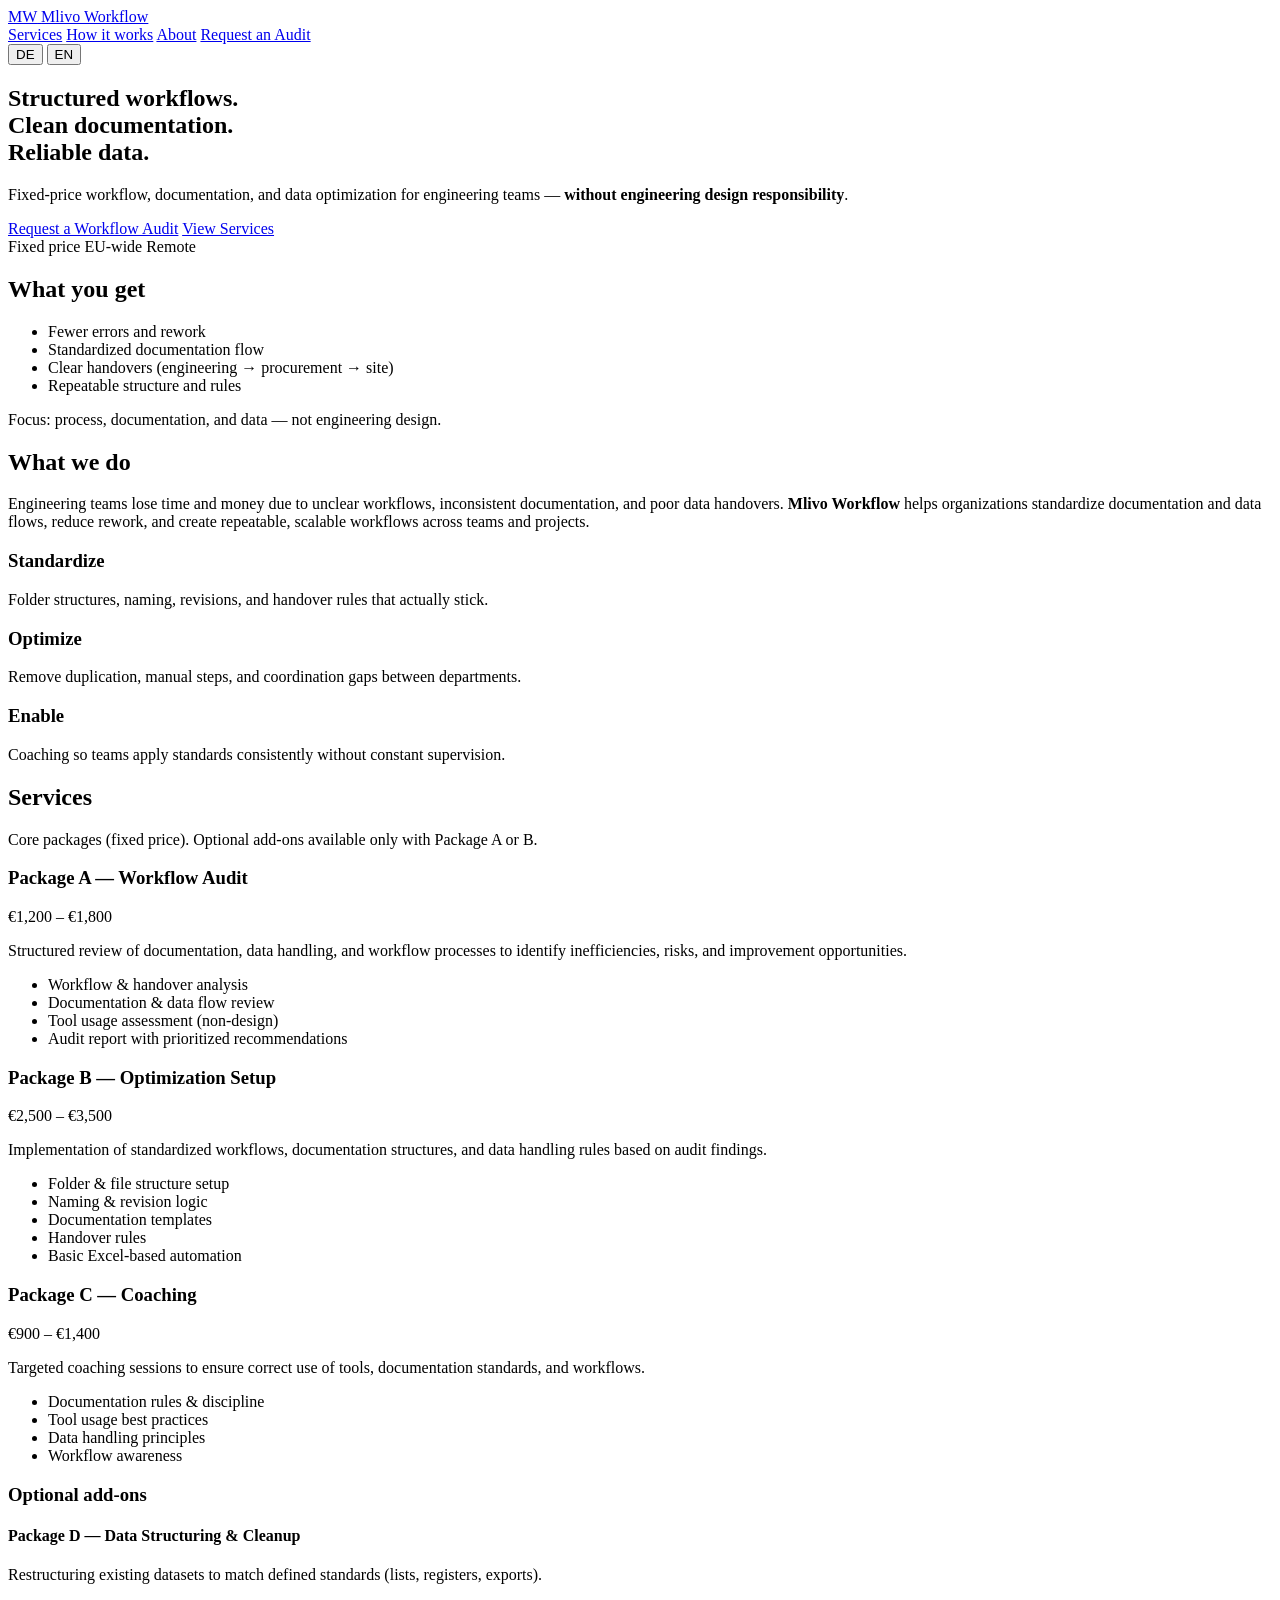
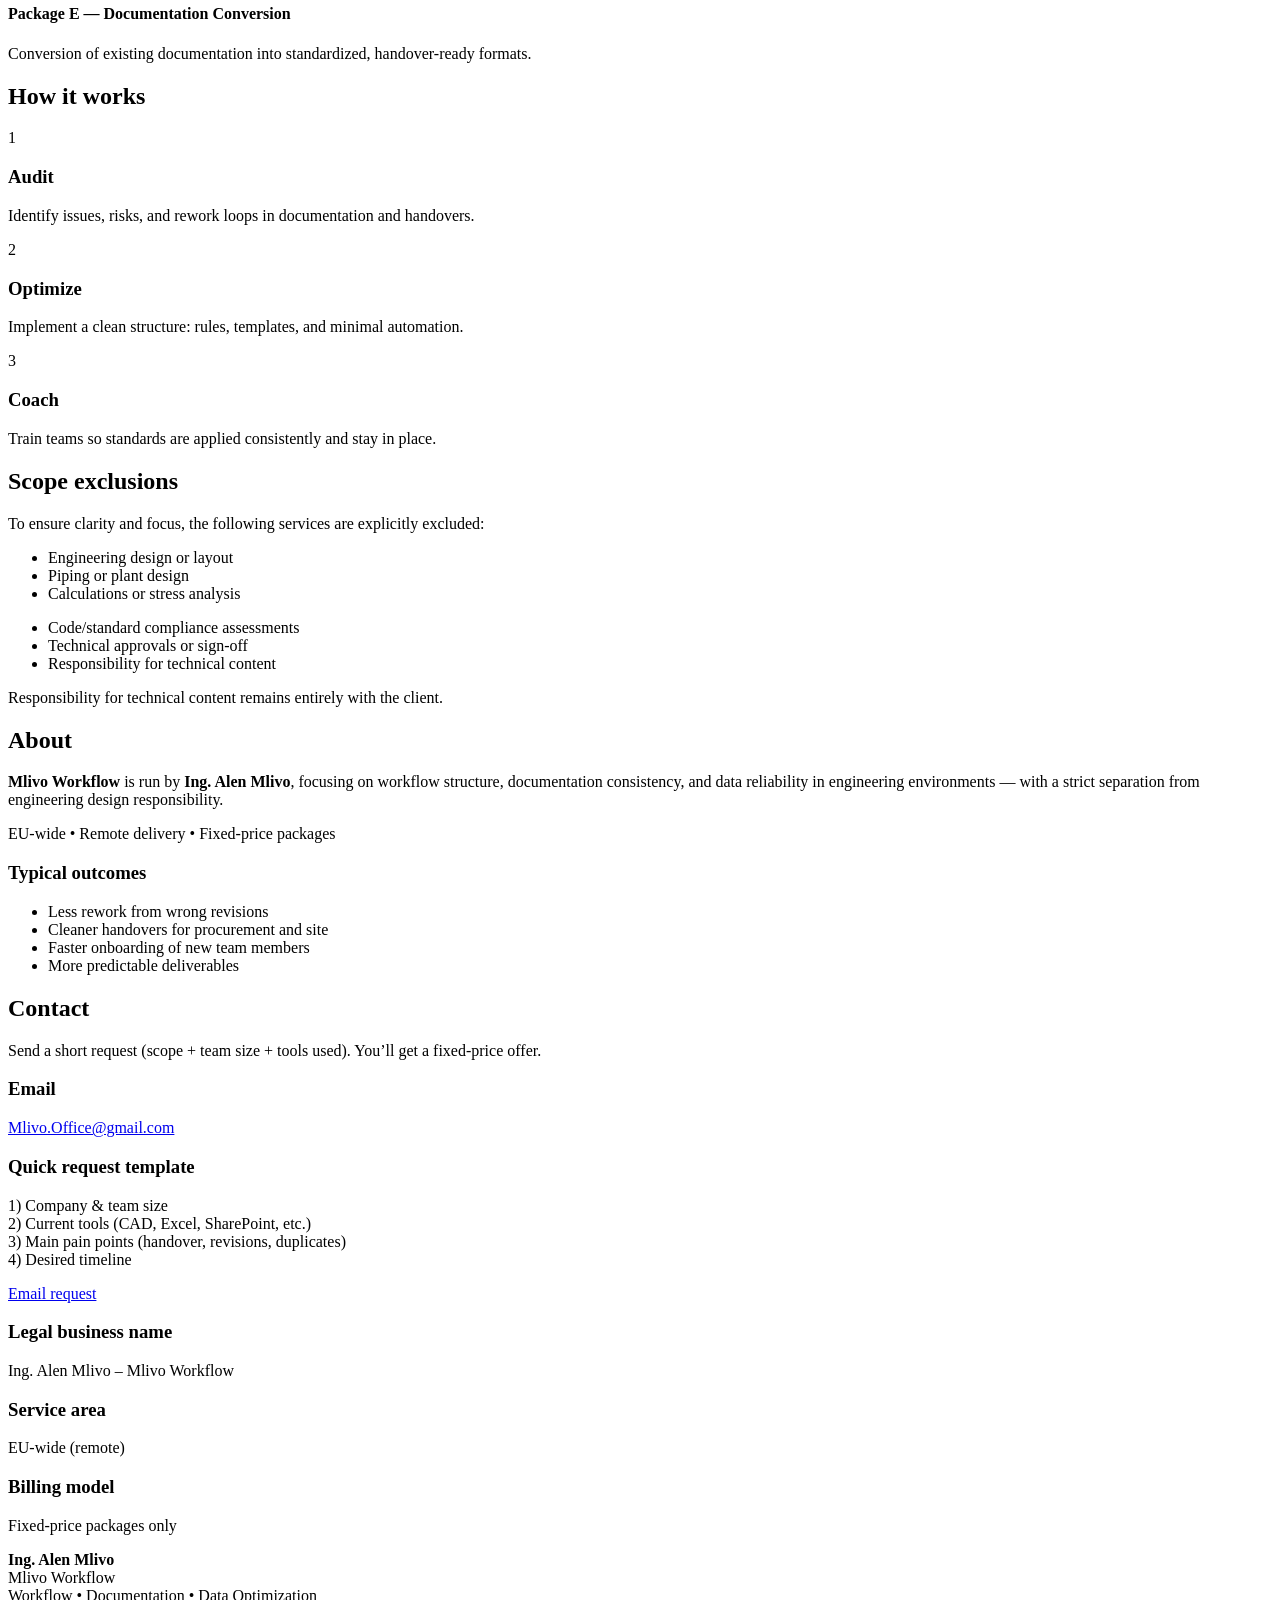
==== index.html @ a138663a "Add index.html (correct extension)" ====
<!doctype html>
<html lang="en">
<head>
  <meta charset="utf-8" />
  <meta name="viewport" content="width=device-width,initial-scale=1" />
  <title>Mlivo Workflow | Fixed-price workflow, documentation & data optimization</title>
  <meta name="description" content="Mlivo Workflow provides fixed-price workflow, documentation, and data optimization for engineering teams across the EU — without engineering design responsibility." />
  <meta name="robots" content="index,follow" />
  <link rel="stylesheet" href="styles.css" />

  <!-- Social preview -->
  <meta property="og:title" content="Mlivo Workflow" />
  <meta property="og:description" content="Fixed-price workflow, documentation, and data optimization for engineering teams — without engineering design responsibility." />
  <meta property="og:type" content="website" />
</head>

<body>
  <header class="header">
    <div class="container header-inner">
      <a class="brand" href="#top" aria-label="Mlivo Workflow home">
        <span class="brand-mark">MW</span>
        <span class="brand-name">Mlivo Workflow</span>
      </a>

      <div class="header-right">
        <nav class="nav" aria-label="Primary">
          <a href="#services" data-i18n="nav_services">Services</a>
          <a href="#how" data-i18n="nav_how">How it works</a>
          <a href="#about" data-i18n="nav_about">About</a>
          <a class="btn btn-small" href="#contact" data-i18n="nav_cta">Request an Audit</a>
        </nav>

        <div class="lang-switch" role="group" aria-label="Language switch">
          <button class="lang-btn" type="button" data-lang="de" aria-pressed="false">DE</button>
          <button class="lang-btn" type="button" data-lang="en" aria-pressed="true">EN</button>
        </div>
      </div>
    </div>
  </header>

  <main id="top">
    <!-- HERO -->
    <section class="hero">
      <div class="container hero-grid">
        <div>
          <h1 data-i18n="hero_h1">Structured workflows.<br/>Clean documentation.<br/>Reliable data.</h1>

          <p class="lead" data-i18n="hero_lead">
            Fixed-price workflow, documentation, and data optimization for engineering teams —
            <strong>without engineering design responsibility</strong>.
          </p>

          <div class="cta">
            <a class="btn" href="#contact" data-i18n="hero_btn_primary">Request a Workflow Audit</a>
            <a class="btn btn-ghost" href="#services" data-i18n="hero_btn_secondary">View Services</a>
          </div>

          <div class="badges" aria-label="Key attributes">
            <span class="badge" data-i18n="badge_fixed">Fixed price</span>
            <span class="badge" data-i18n="badge_eu">EU-wide</span>
            <span class="badge" data-i18n="badge_remote">Remote</span>
          </div>
        </div>

        <div class="hero-card card" role="note" aria-label="Quick summary">
          <h2 data-i18n="hero_card_title">What you get</h2>
          <ul class="tick">
            <li data-i18n="hero_card_li1">Fewer errors and rework</li>
            <li data-i18n="hero_card_li2">Standardized documentation flow</li>
            <li data-i18n="hero_card_li3">Clear handovers (engineering → procurement → site)</li>
            <li data-i18n="hero_card_li4">Repeatable structure and rules</li>
          </ul>
          <p class="small muted" data-i18n="hero_card_note">
            Focus: process, documentation, and data — not engineering design.
          </p>
        </div>
      </div>
    </section>

    <!-- WHAT WE DO -->
    <section class="section">
      <div class="container">
        <h2 data-i18n="what_title">What we do</h2>
        <p data-i18n="what_text">
          Engineering teams lose time and money due to unclear workflows, inconsistent documentation, and poor data handovers.
          <strong>Mlivo Workflow</strong> helps organizations standardize documentation and data flows, reduce rework, and create
          repeatable, scalable workflows across teams and projects.
        </p>

        <div class="grid-3">
          <div class="card">
            <h3 data-i18n="what_c1_t">Standardize</h3>
            <p data-i18n="what_c1_p">Folder structures, naming, revisions, and handover rules that actually stick.</p>
          </div>
          <div class="card">
            <h3 data-i18n="what_c2_t">Optimize</h3>
            <p data-i18n="what_c2_p">Remove duplication, manual steps, and coordination gaps between departments.</p>
          </div>
          <div class="card">
            <h3 data-i18n="what_c3_t">Enable</h3>
            <p data-i18n="what_c3_p">Coaching so teams apply standards consistently without constant supervision.</p>
          </div>
        </div>
      </div>
    </section>

    <!-- SERVICES -->
    <section id="services" class="section section-alt">
      <div class="container">
        <h2 data-i18n="services_title">Services</h2>
        <p class="muted" data-i18n="services_sub">
          Core packages (fixed price). Optional add-ons available only with Package A or B.
        </p>

        <div class="grid-3">
          <article class="card service">
            <div class="service-top">
              <h3 data-i18n="svc_a_title">Package A — Workflow Audit</h3>
              <p class="price" data-i18n="svc_a_price">€1,200 – €1,800</p>
            </div>
            <p data-i18n="svc_a_desc">
              Structured review of documentation, data handling, and workflow processes to identify inefficiencies, risks,
              and improvement opportunities.
            </p>
            <ul class="tick">
              <li data-i18n="svc_a_li1">Workflow & handover analysis</li>
              <li data-i18n="svc_a_li2">Documentation & data flow review</li>
              <li data-i18n="svc_a_li3">Tool usage assessment (non-design)</li>
              <li data-i18n="svc_a_li4">Audit report with prioritized recommendations</li>
            </ul>
          </article>

          <article class="card service">
            <div class="service-top">
              <h3 data-i18n="svc_b_title">Package B — Optimization Setup</h3>
              <p class="price" data-i18n="svc_b_price">€2,500 – €3,500</p>
            </div>
            <p data-i18n="svc_b_desc">
              Implementation of standardized workflows, documentation structures, and data handling rules based on audit findings.
            </p>
            <ul class="tick">
              <li data-i18n="svc_b_li1">Folder & file structure setup</li>
              <li data-i18n="svc_b_li2">Naming & revision logic</li>
              <li data-i18n="svc_b_li3">Documentation templates</li>
              <li data-i18n="svc_b_li4">Handover rules</li>
              <li data-i18n="svc_b_li5">Basic Excel-based automation</li>
            </ul>
          </article>

          <article class="card service">
            <div class="service-top">
              <h3 data-i18n="svc_c_title">Package C — Coaching</h3>
              <p class="price" data-i18n="svc_c_price">€900 – €1,400</p>
            </div>
            <p data-i18n="svc_c_desc">
              Targeted coaching sessions to ensure correct use of tools, documentation standards, and workflows.
            </p>
            <ul class="tick">
              <li data-i18n="svc_c_li1">Documentation rules & discipline</li>
              <li data-i18n="svc_c_li2">Tool usage best practices</li>
              <li data-i18n="svc_c_li3">Data handling principles</li>
              <li data-i18n="svc_c_li4">Workflow awareness</li>
            </ul>
          </article>
        </div>

        <div class="addons">
          <h3 data-i18n="addons_title">Optional add-ons</h3>
          <div class="grid-2">
            <div class="card">
              <h4 data-i18n="add_d_title">Package D — Data Structuring & Cleanup</h4>
              <p data-i18n="add_d_desc">Restructuring existing datasets to match defined standards (lists, registers, exports).</p>
            </div>
            <div class="card">
              <h4 data-i18n="add_e_title">Package E — Documentation Conversion</h4>
              <p data-i18n="add_e_desc">Conversion of existing documentation into standardized, handover-ready formats.</p>
            </div>
          </div>
        </div>
      </div>
    </section>

    <!-- HOW IT WORKS -->
    <section id="how" class="section">
      <div class="container">
        <h2 data-i18n="how_title">How it works</h2>
        <div class="steps">
          <div class="step">
            <div class="step-num">1</div>
            <div>
              <h3 data-i18n="how_1_t">Audit</h3>
              <p data-i18n="how_1_p">Identify issues, risks, and rework loops in documentation and handovers.</p>
            </div>
          </div>
          <div class="step">
            <div class="step-num">2</div>
            <div>
              <h3 data-i18n="how_2_t">Optimize</h3>
              <p data-i18n="how_2_p">Implement a clean structure: rules, templates, and minimal automation.</p>
            </div>
          </div>
          <div class="step">
            <div class="step-num">3</div>
            <div>
              <h3 data-i18n="how_3_t">Coach</h3>
              <p data-i18n="how_3_p">Train teams so standards are applied consistently and stay in place.</p>
            </div>
          </div>
        </div>
      </div>
    </section>

    <!-- EXCLUSIONS -->
    <section class="section section-alt">
      <div class="container">
        <h2 data-i18n="excl_title">Scope exclusions</h2>
        <p class="muted" data-i18n="excl_sub">To ensure clarity and focus, the following services are explicitly excluded:</p>
        <div class="grid-2">
          <div class="card">
            <ul class="cross">
              <li data-i18n="excl_li1">Engineering design or layout</li>
              <li data-i18n="excl_li2">Piping or plant design</li>
              <li data-i18n="excl_li3">Calculations or stress analysis</li>
            </ul>
          </div>
          <div class="card">
            <ul class="cross">
              <li data-i18n="excl_li4">Code/standard compliance assessments</li>
              <li data-i18n="excl_li5">Technical approvals or sign-off</li>
              <li data-i18n="excl_li6">Responsibility for technical content</li>
            </ul>
          </div>
        </div>
        <p class="small muted" data-i18n="excl_note">Responsibility for technical content remains entirely with the client.</p>
      </div>
    </section>

    <!-- ABOUT -->
    <section id="about" class="section">
      <div class="container">
        <h2 data-i18n="about_title">About</h2>
        <div class="grid-2">
          <div>
            <p data-i18n="about_text">
              <strong>Mlivo Workflow</strong> is run by <strong>Ing. Alen Mlivo</strong>, focusing on workflow structure,
              documentation consistency, and data reliability in engineering environments — with a strict separation from
              engineering design responsibility.
            </p>
            <p class="muted small" data-i18n="about_meta">EU-wide • Remote delivery • Fixed-price packages</p>
          </div>
          <div class="card">
            <h3 data-i18n="about_card_t">Typical outcomes</h3>
            <ul class="tick">
              <li data-i18n="about_li1">Less rework from wrong revisions</li>
              <li data-i18n="about_li2">Cleaner handovers for procurement and site</li>
              <li data-i18n="about_li3">Faster onboarding of new team members</li>
              <li data-i18n="about_li4">More predictable deliverables</li>
            </ul>
          </div>
        </div>
      </div>
    </section>

    <!-- CONTACT -->
    <section id="contact" class="section section-alt">
      <div class="container">
        <h2 data-i18n="contact_title">Contact</h2>
        <p class="muted" data-i18n="contact_sub">
          Send a short request (scope + team size + tools used). You’ll get a fixed-price offer.
        </p>

        <div class="grid-2">
          <div class="card">
            <h3 data-i18n="contact_email_t">Email</h3>
            <p>
              <a class="link" id="emailLink" href="mailto:Mlivo.Office@gmail.com?subject=Request%20-%20Mlivo%20Workflow%20Audit">
                Mlivo.Office@gmail.com
              </a>
            </p>

            <h3 data-i18n="contact_tpl_t">Quick request template</h3>
            <p class="small muted" data-i18n="contact_tpl">
              1) Company & team size<br/>
              2) Current tools (CAD, Excel, SharePoint, etc.)<br/>
              3) Main pain points (handover, revisions, duplicates)<br/>
              4) Desired timeline
            </p>

            <a class="btn" id="emailBtn"
               href="mailto:Mlivo.Office@gmail.com?subject=Request%20-%20Mlivo%20Workflow&body=Company:%0ATeam%20size:%0ATools:%0APain%20points:%0ATimeline:%0A"
               data-i18n="contact_btn">
              Email request
            </a>
          </div>

          <div class="card">
            <h3 data-i18n="legal_title">Legal business name</h3>
            <p class="muted">Ing. Alen Mlivo – Mlivo Workflow</p>

            <h3 data-i18n="area_title">Service area</h3>
            <p class="muted" data-i18n="area_text">EU-wide (remote)</p>

            <h3 data-i18n="billing_title">Billing model</h3>
            <p class="muted" data-i18n="billing_text">Fixed-price packages only</p>
          </div>
        </div>
      </div>
    </section>
  </main>

  <footer class="footer">
    <div class="container footer-inner">
      <div>
        <strong>Ing. Alen Mlivo</strong><br/>
        Mlivo Workflow
      </div>
      <div class="muted small" data-i18n="footer_text">
        Workflow • Documentation • Data Optimization<br/>
        EU-wide | Fixed-price packages
      </div>
    </div>
  </footer>

  <script src="script.js"></script>
</body>
</html>
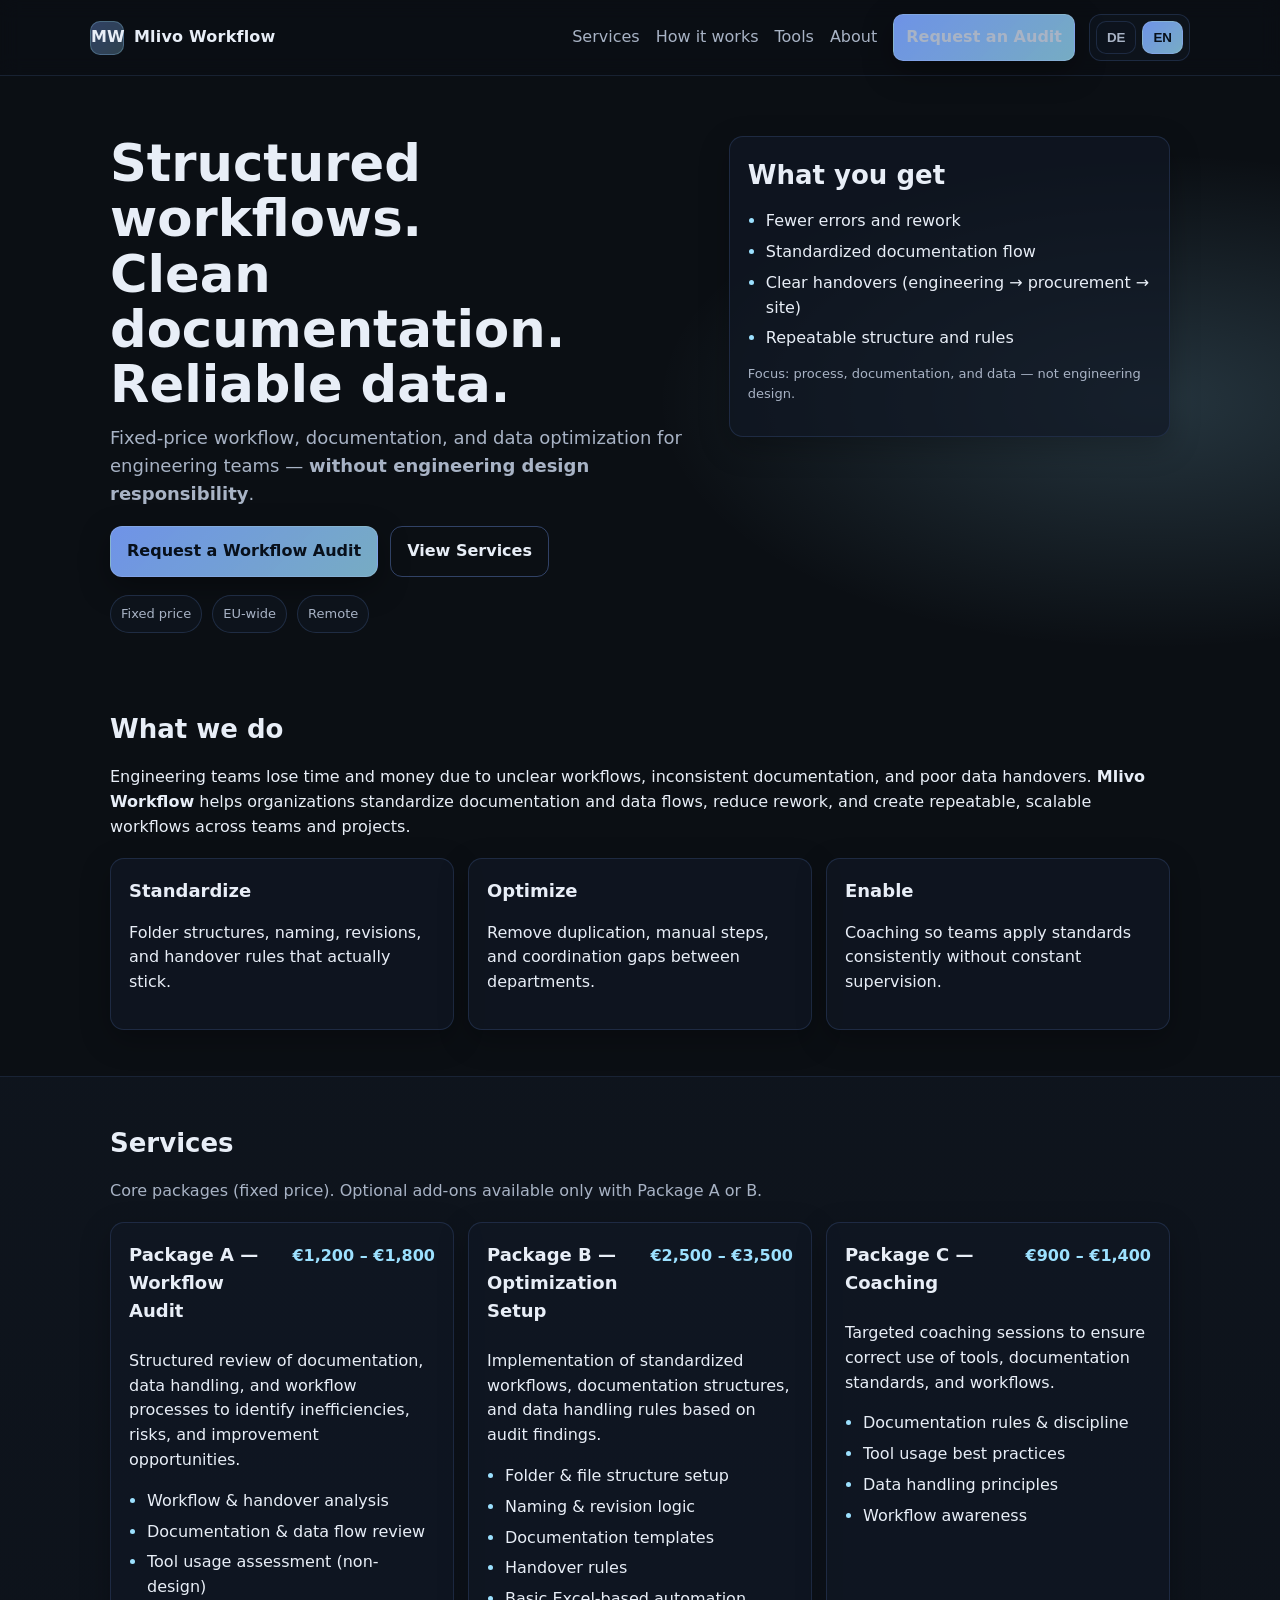
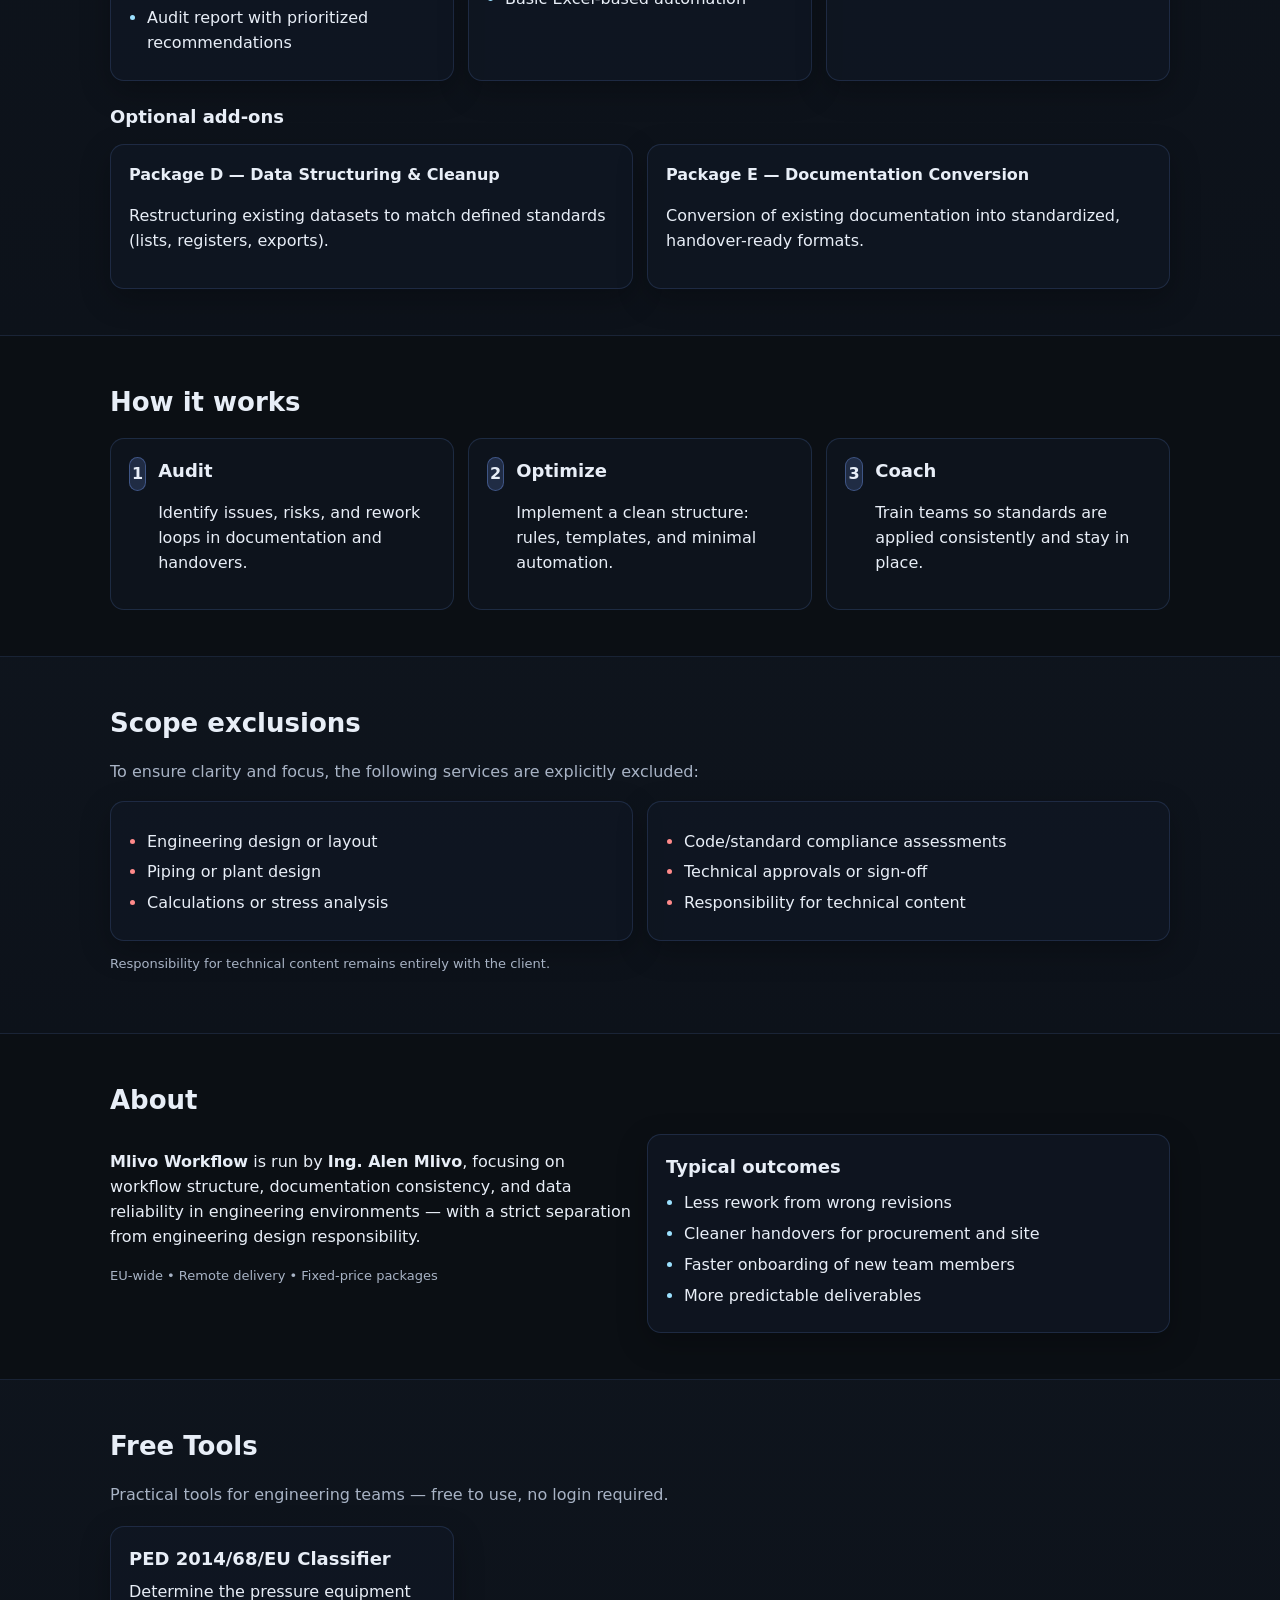
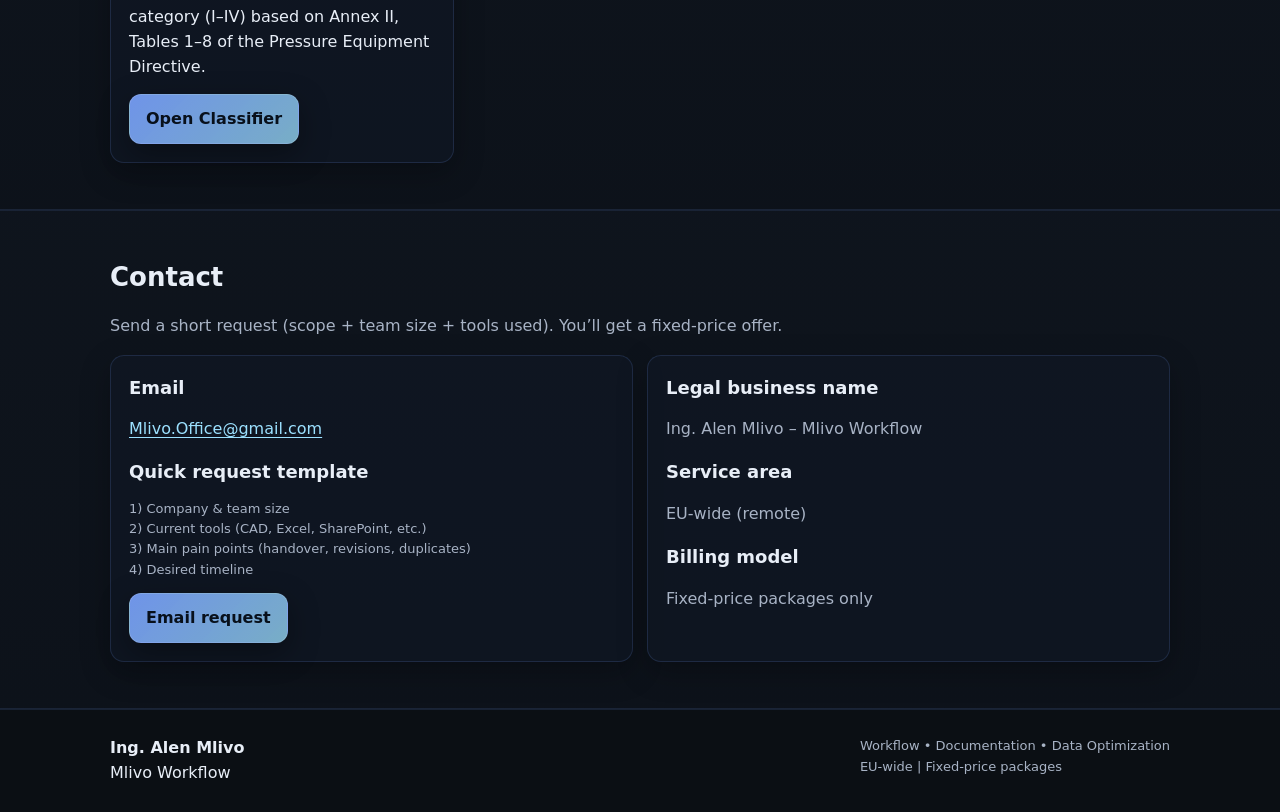
==== commit 9f7c3891: "Add Tools section + nav link to PED classifier" ====
--- a/index.html
+++ b/index.html
@@ -26,6 +26,7 @@
         <nav class="nav" aria-label="Primary">
           <a href="#services" data-i18n="nav_services">Services</a>
           <a href="#how" data-i18n="nav_how">How it works</a>
+          <a href="#tools" data-i18n="nav_tools">Tools</a>
           <a href="#about" data-i18n="nav_about">About</a>
           <a class="btn btn-small" href="#contact" data-i18n="nav_cta">Request an Audit</a>
         </nav>
@@ -261,6 +262,21 @@
       </div>
     </section>
 
+    <!-- TOOLS -->
+    <section id="tools" class="section section-alt">
+      <div class="container">
+        <h2 data-i18n="tools_title">Free Tools</h2>
+        <p class="muted" data-i18n="tools_sub">Practical tools for engineering teams — free to use, no login required.</p>
+        <div class="grid-3" style="margin-top:18px">
+          <article class="card">
+            <h3 data-i18n="tools_ped_title">PED 2014/68/EU Classifier</h3>
+            <p style="margin:8px 0 14px" data-i18n="tools_ped_desc">Determine the pressure equipment category (I–IV) based on Annex II, Tables 1–8 of the Pressure Equipment Directive.</p>
+            <a class="btn" href="ped-classifier.html" data-i18n="tools_ped_btn">Open Classifier</a>
+          </article>
+        </div>
+      </div>
+    </section>
+
     <!-- CONTACT -->
     <section id="contact" class="section section-alt">
       <div class="container">
--- a/styles.css
+++ b/styles.css
@@ -0,0 +1,235 @@
+:root{
+  --bg:#0b0f14;
+  --panel:#111824;
+  --panel2:#0e141f;
+  --text:#e8eef7;
+  --muted:#a8b3c5;
+  --line:#223049;
+  --accent:#7aa2ff;
+  --accent2:#9ce1ff;
+  --shadow: 0 10px 30px rgba(0,0,0,.35);
+  --radius: 14px;
+}
+
+*{box-sizing:border-box}
+html,body{margin:0;padding:0}
+body{
+  font-family: ui-sans-serif, system-ui, -apple-system, Segoe UI, Roboto, Helvetica, Arial, "Apple Color Emoji","Segoe UI Emoji";
+  background: radial-gradient(1200px 500px at 20% -10%, rgba(122,162,255,.20), transparent 60%),
+              radial-gradient(900px 450px at 90% 10%, rgba(156,225,255,.18), transparent 55%),
+              var(--bg);
+  color:var(--text);
+  line-height:1.55;
+}
+
+a{color:inherit;text-decoration:none}
+a.link{color:var(--accent2);text-decoration:underline;text-decoration-thickness:1px;text-underline-offset:3px}
+
+.container{max-width:1100px;margin:0 auto;padding:0 20px}
+
+.header{
+  position: sticky;
+  top:0;
+  z-index:50;
+  backdrop-filter: blur(10px);
+  background: rgba(11,15,20,.65);
+  border-bottom: 1px solid rgba(34,48,73,.6);
+}
+.header-inner{
+  display:flex;
+  align-items:center;
+  justify-content:space-between;
+  padding: 14px 0;
+  gap:16px;
+}
+.header-right{
+  display:flex;
+  align-items:center;
+  gap:14px;
+}
+.brand{display:flex;align-items:center;gap:10px}
+.brand-mark{
+  width:34px;height:34px;border-radius:10px;
+  display:grid;place-items:center;
+  background: linear-gradient(135deg, rgba(122,162,255,.35), rgba(156,225,255,.25));
+  border:1px solid rgba(156,225,255,.25);
+  font-weight:700;
+}
+.brand-name{font-weight:700;letter-spacing:.2px}
+
+.nav{display:flex;align-items:center;gap:16px;flex-wrap:wrap}
+.nav a{color:var(--muted)}
+.nav a:hover{color:var(--text)}
+
+.lang-switch{
+  display:flex;
+  gap:6px;
+  padding: 6px;
+  border-radius: 12px;
+  border: 1px solid rgba(34,48,73,.85);
+  background: rgba(17,24,36,.55);
+}
+.lang-btn{
+  appearance:none;
+  border: 1px solid rgba(34,48,73,.85);
+  background: rgba(14,20,31,.75);
+  color: var(--muted);
+  padding: 8px 10px;
+  border-radius: 10px;
+  font-weight: 800;
+  cursor:pointer;
+}
+.lang-btn[aria-pressed="true"]{
+  color: #08101b;
+  border-color: rgba(255,255,255,.12);
+  background: linear-gradient(135deg, rgba(122,162,255,.9), rgba(156,225,255,.75));
+}
+.lang-btn:hover{filter:brightness(1.05)}
+
+.btn{
+  display:inline-block;
+  padding: 12px 16px;
+  border-radius: 12px;
+  background: linear-gradient(135deg, rgba(122,162,255,.9), rgba(156,225,255,.75));
+  color:#08101b;
+  font-weight:700;
+  box-shadow: var(--shadow);
+  border: 1px solid rgba(255,255,255,.12);
+}
+.btn:hover{filter:brightness(1.03)}
+.btn-ghost{
+  background: transparent;
+  color: var(--text);
+  border: 1px solid rgba(122,162,255,.35);
+  box-shadow:none;
+}
+.btn-small{padding:10px 12px;border-radius:10px}
+
+.hero{padding: 60px 0 30px}
+.hero-grid{
+  display:grid;
+  grid-template-columns: 1.15fr .85fr;
+  gap: 22px;
+  align-items: start;
+}
+h1{
+  margin: 0 0 12px;
+  font-size: clamp(34px, 4vw, 52px);
+  line-height:1.08;
+}
+.lead{
+  margin: 0 0 18px;
+  color: var(--muted);
+  font-size: 18px;
+  max-width: 56ch;
+}
+.cta{display:flex;gap:12px;flex-wrap:wrap;margin: 8px 0 18px}
+.badges{display:flex;gap:10px;flex-wrap:wrap}
+.badge{
+  padding: 8px 10px;
+  border-radius: 999px;
+  border: 1px solid rgba(34,48,73,.9);
+  background: rgba(17,24,36,.55);
+  color: var(--muted);
+  font-size: 13px;
+}
+
+.section{padding: 46px 0}
+.section-alt{
+  background: linear-gradient(180deg, rgba(17,24,36,.55), rgba(14,20,31,.55));
+  border-top: 1px solid rgba(34,48,73,.6);
+  border-bottom: 1px solid rgba(34,48,73,.6);
+}
+h2{margin: 0 0 14px;font-size: 26px}
+h3{margin: 0 0 8px;font-size:18px}
+h4{margin: 0 0 6px;font-size:16px}
+
+.card{
+  background: rgba(17,24,36,.70);
+  border: 1px solid rgba(34,48,73,.85);
+  border-radius: var(--radius);
+  padding: 18px;
+  box-shadow: 0 10px 30px rgba(0,0,0,.25);
+}
+
+.grid-3{
+  margin-top: 18px;
+  display:grid;
+  grid-template-columns: repeat(3, 1fr);
+  gap: 14px;
+}
+.grid-2{
+  margin-top: 14px;
+  display:grid;
+  grid-template-columns: repeat(2, 1fr);
+  gap: 14px;
+}
+
+.service-top{
+  display:flex;
+  align-items:baseline;
+  justify-content:space-between;
+  gap: 12px;
+  margin-bottom: 8px;
+}
+.price{
+  margin:0;
+  font-weight:800;
+  color: var(--accent2);
+  white-space:nowrap;
+}
+.addons{margin-top: 22px}
+
+.steps{
+  display:grid;
+  grid-template-columns: repeat(3, 1fr);
+  gap: 14px;
+  margin-top: 16px;
+}
+.step{
+  display:flex;
+  gap: 12px;
+  align-items:flex-start;
+  padding: 18px;
+  border: 1px solid rgba(34,48,73,.85);
+  border-radius: var(--radius);
+  background: rgba(17,24,36,.55);
+}
+.step-num{
+  width:34px;height:34px;border-radius: 12px;
+  display:grid;place-items:center;
+  background: rgba(122,162,255,.18);
+  border: 1px solid rgba(122,162,255,.35);
+  font-weight:800;
+}
+
+.tick, .cross{margin: 10px 0 0; padding-left: 18px}
+.tick li{margin: 6px 0}
+.tick li::marker{color: var(--accent2)}
+.cross li{margin: 6px 0}
+.cross li::marker{color: #ff8a8a}
+
+.small{font-size: 13px}
+.muted{color: var(--muted)}
+
+.footer{
+  padding: 26px 0;
+  border-top: 1px solid rgba(34,48,73,.6);
+}
+.footer-inner{
+  display:flex;
+  justify-content:space-between;
+  gap: 18px;
+  flex-wrap:wrap;
+}
+
+/* Responsive */
+@media (max-width: 980px){
+  .hero-grid{grid-template-columns: 1fr}
+  .grid-3{grid-template-columns: 1fr}
+  .grid-2{grid-template-columns: 1fr}
+  .steps{grid-template-columns: 1fr}
+}
+@media (max-width: 900px){
+  .nav{display:none}
+}
